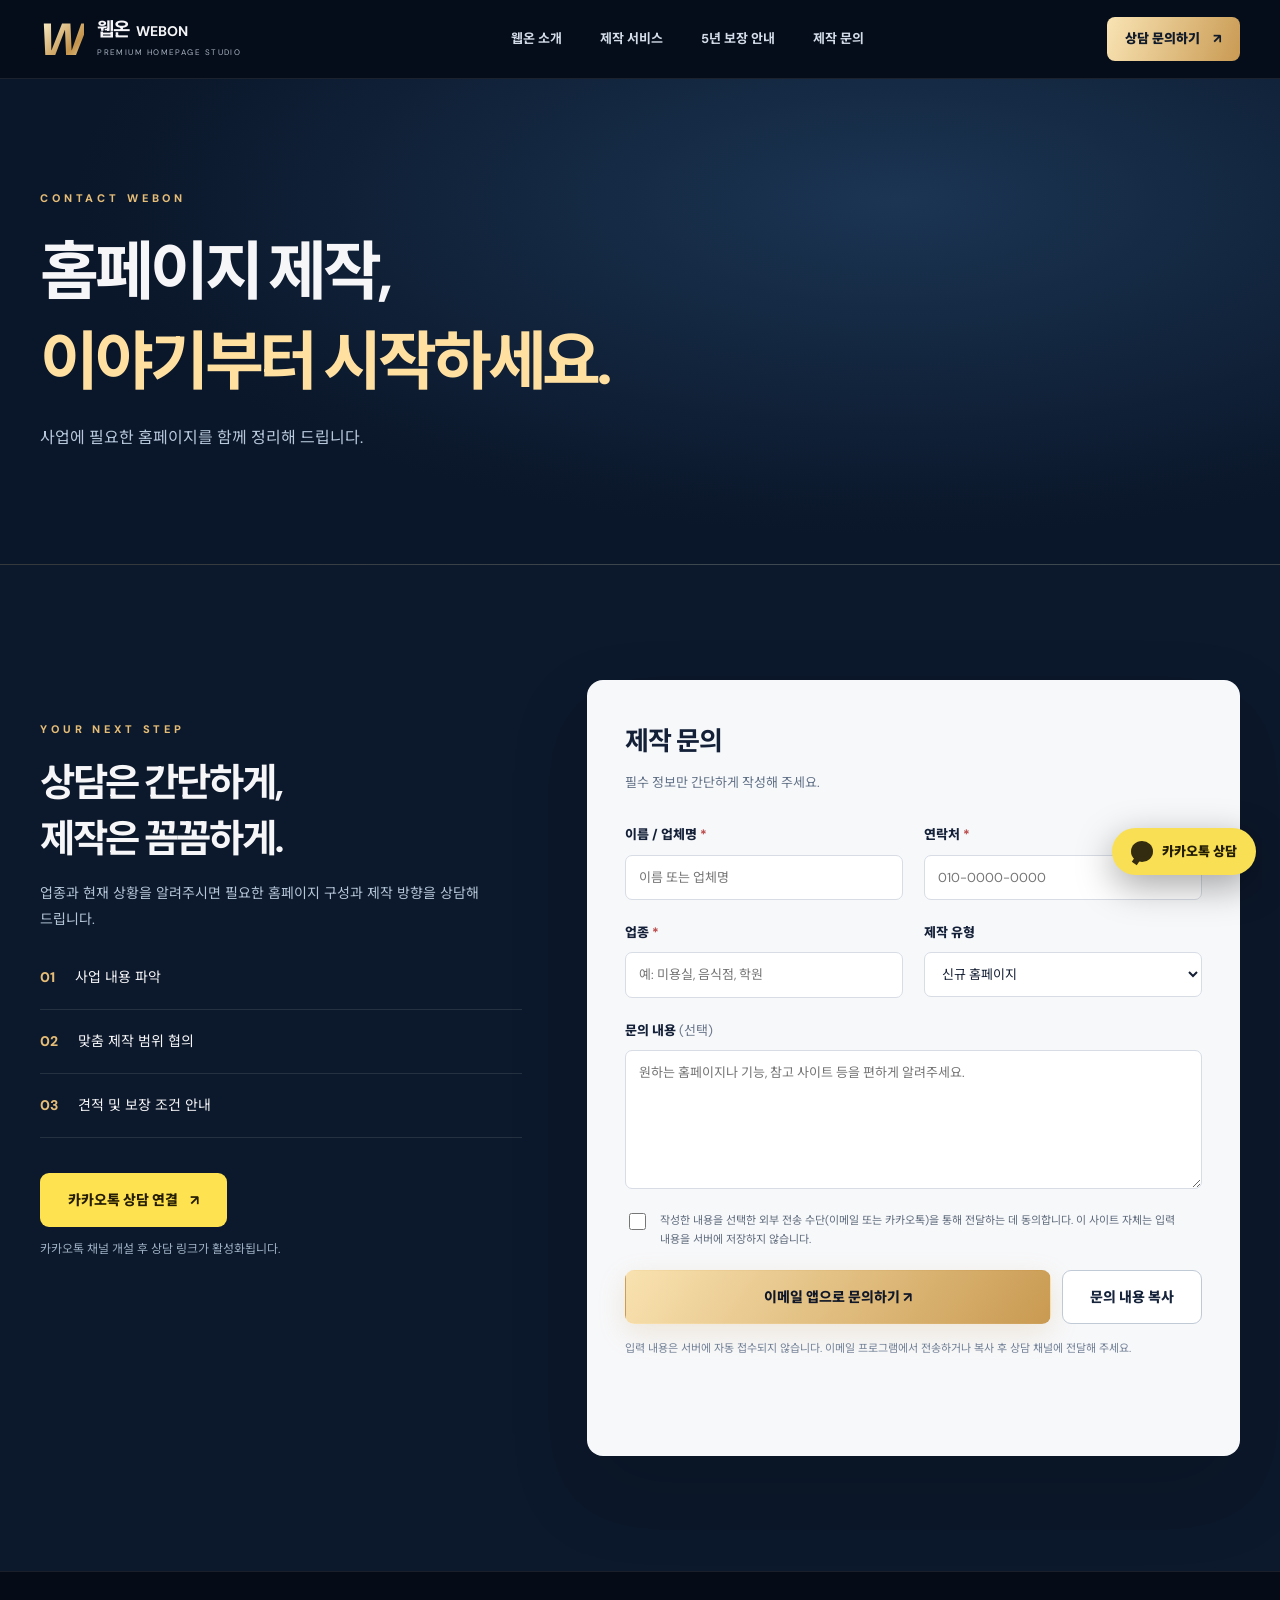
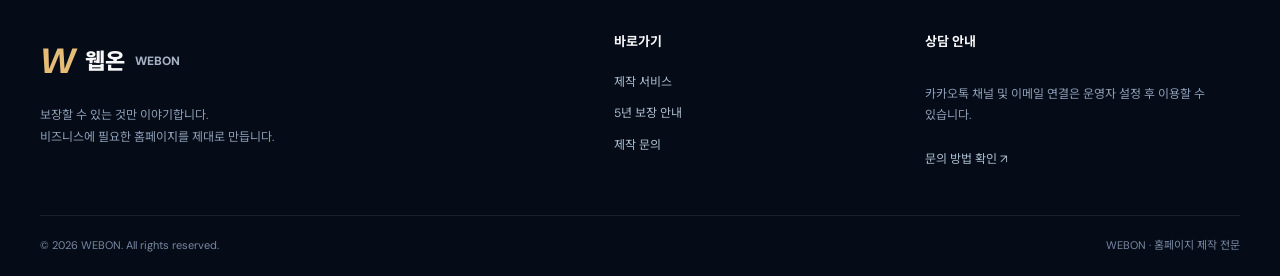
==== contact.html @ 8b588ed2 "Add files via upload" ====
<!doctype html><html lang="ko"><head><meta charset="utf-8"><meta name="viewport" content="width=device-width,initial-scale=1"><meta name="theme-color" content="#091326"><meta name="description" content="웹온 홈페이지 제작 상담. 업종과 필요한 기능을 알려주시면 맞춤형 제작 방향을 상담할 수 있습니다."><meta property="og:type" content="website"><meta property="og:title" content="홈페이지 제작 문의 | WEBON 웹온"><meta property="og:description" content="웹온 홈페이지 제작 상담. 업종과 필요한 기능을 알려주시면 맞춤형 제작 방향을 상담할 수 있습니다."><meta property="og:image" content="assets/img/og-webon.svg"><title>홈페이지 제작 문의 | WEBON 웹온</title><link rel="icon" type="image/svg+xml" href="assets/img/favicon.svg"><link rel="stylesheet" href="assets/css/style.css"></head><body><a class="skip" href="#main">본문 바로가기</a><header class="site-header"><div class="wrap head-inner"><a class="brand" href="./index.html" aria-label="웹온 홈"><span class="brand-mark">W</span><span class="brand-text"><strong>웹온 <small>WEBON</small></strong><em>PREMIUM HOMEPAGE STUDIO</em></span></a><button class="menu-toggle" type="button" aria-label="메뉴 열기" aria-expanded="false" aria-controls="primary-menu"><span></span><span></span><span></span></button><nav class="nav-links" id="primary-menu" aria-label="주 메뉴"><a href="./index.html">웹온 소개</a><a href="./services.html">제작 서비스</a><a href="./guarantee.html">5년 보장 안내</a><a href="./contact.html">제작 문의</a></nav><a class="header-cta" href="./contact.html">상담 문의하기 <span>↗</span></a></div></header><main id="main"><section class="subhero"><div class="wrap"><span class="eyebrow">CONTACT WEBON</span><h1>홈페이지 제작,<br><span class="gold-text">이야기부터 시작하세요.</span></h1><p>사업에 필요한 홈페이지를 함께 정리해 드립니다.</p></div></section><section class="section contact-section"><div class="wrap contact-layout"><div class="contact-aside"><span class="eyebrow">YOUR NEXT STEP</span><h2>상담은 간단하게,<br>제작은 꼼꼼하게.</h2><p>업종과 현재 상황을 알려주시면 필요한 홈페이지 구성과 제작 방향을 상담해 드립니다.</p><div class="contact-aside-row"><span>01</span> 사업 내용 파악</div><div class="contact-aside-row"><span>02</span> 맞춤 제작 범위 협의</div><div class="contact-aside-row"><span>03</span> 견적 및 보장 조건 안내</div><a class="btn kakao-cta" href="./contact.html" data-kakao-link>카카오톡 상담 연결 <span>↗</span></a><p class="config-notice" data-kakao-notice>카카오톡 채널 개설 후 상담 링크가 활성화됩니다.</p></div><form class="form-panel" id="contact-form" novalidate><h2>제작 문의</h2><p>필수 정보만 간단하게 작성해 주세요.</p><div class="form-grid"><div class="input-group"><label for="client">이름 / 업체명 <i>*</i></label><input id="client" name="client" required maxlength="80" autocomplete="organization" placeholder="이름 또는 업체명"></div><div class="input-group"><label for="phone">연락처 <i>*</i></label><input id="phone" name="phone" type="tel" required maxlength="30" autocomplete="tel" placeholder="010-0000-0000"></div><div class="input-group"><label for="category">업종 <i>*</i></label><input id="category" name="category" required maxlength="80" placeholder="예: 미용실, 음식점, 학원"></div><div class="input-group"><label for="work">제작 유형</label><select id="work" name="work"><option value="신규 홈페이지">신규 홈페이지</option><option value="기존 홈페이지 리뉴얼">기존 홈페이지 리뉴얼</option><option value="예약·문의 기능">예약·문의 기능</option><option value="기타">기타</option></select></div><div class="input-group full"><label for="message">문의 내용 <span>(선택)</span></label><textarea id="message" name="message" rows="5" maxlength="2500" placeholder="원하는 홈페이지나 기능, 참고 사이트 등을 편하게 알려주세요."></textarea></div></div><label class="consent"><input type="checkbox" id="consent" required><span>작성한 내용을 선택한 외부 전송 수단(이메일 또는 카카오톡)을 통해 전달하는 데 동의합니다. 이 사이트 자체는 입력 내용을 서버에 저장하지 않습니다.</span></label><div class="contact-buttons"><button class="btn primary" type="submit" id="send-button">이메일 앱으로 문의하기 ↗</button><button class="btn secondary" type="button" id="copy-button">문의 내용 복사</button></div><p class="form-help">입력 내용은 서버에 자동 접수되지 않습니다. 이메일 프로그램에서 전송하거나 복사 후 상담 채널에 전달해 주세요.</p><p id="form-status" class="form-status" role="status" aria-live="polite"></p></form></div></section></main><footer class="site-footer"><div class="wrap footer-grid"><div><a class="foot-brand" href="./index.html"><span>W</span> 웹온 <small>WEBON</small></a><p>보장할 수 있는 것만 이야기합니다.<br>비즈니스에 필요한 홈페이지를 제대로 만듭니다.</p></div><div><strong>바로가기</strong><a href="./services.html">제작 서비스</a><a href="./guarantee.html">5년 보장 안내</a><a href="./contact.html">제작 문의</a></div><div><strong>상담 안내</strong><p>카카오톡 채널 및 이메일 연결은 운영자 설정 후 이용할 수 있습니다.</p><a href="./contact.html">문의 방법 확인 ↗</a></div></div><div class="wrap footer-bottom"><span>© <span data-year></span> WEBON. All rights reserved.</span><span>WEBON · 홈페이지 제작 전문</span></div></footer><a class="kakao-float" data-kakao-link href="./contact.html" aria-label="카카오톡 상담 연결 안내"><span class="kakao-symbol" aria-hidden="true">●</span><span>카카오톡 상담</span></a><script src="assets/js/config.js"></script><script src="assets/js/main.js" defer></script></body></html>
---- assets/css/style.css ----
@import url('https://fonts.googleapis.com/css2?family=DM+Sans:wght@400;500;600;700;800&family=Noto+Sans+KR:wght@400;500;600;700;800;900&display=swap');
:root{--bg:#091326;--bg-deep:#060d1a;--panel:#13233d;--panel2:#0f1e33;--gold:#e6bd76;--gold2:#ffe0a0;--txt:#f6f6f8;--muted:#a6b4c8;--line:rgba(225,193,132,.2);--wrap:1200px}*{box-sizing:border-box}html{scroll-behavior:smooth}body{margin:0;background:var(--bg);color:var(--txt);font:400 15px/1.8 'DM Sans','Noto Sans KR',sans-serif;word-break:keep-all;-webkit-font-smoothing:antialiased}a{color:inherit;text-decoration:none}button,input,select,textarea{font:inherit}button{cursor:pointer}button:focus-visible,a:focus-visible,input:focus-visible,select:focus-visible,textarea:focus-visible{outline:3px solid #efd29c;outline-offset:3px}.wrap{width:min(var(--wrap),calc(100% - 64px));margin-inline:auto}.skip{position:absolute;left:10px;top:-100px;z-index:100;padding:10px;background:#fff;color:#000}.skip:focus{top:10px}.site-header{position:sticky;top:0;z-index:50;background:rgba(6,13,26,.93);backdrop-filter:blur(20px);border-bottom:1px solid rgba(255,255,255,.09)}.head-inner{height:78px;display:flex;align-items:center;gap:40px}.brand{display:flex;align-items:center;gap:13px;min-width:228px}.brand-mark{font-size:45px;font-weight:900;line-height:1;letter-spacing:-.13em;font-style:italic;background:linear-gradient(135deg,#fff6d4 2%,#c3934b 70%,#e9cd98);color:transparent;background-clip:text;padding-right:5px}.brand-text strong{font-size:19px;line-height:1.15;display:block;letter-spacing:-.06em}.brand-text small{font-size:14px;letter-spacing:0;margin-left:4px}.brand-text em{font-style:normal;display:block;font-size:8px;color:#aab5c3;letter-spacing:.18em;line-height:1.4;margin-top:6px}.nav-links{display:flex;align-items:center;justify-content:center;gap:38px;flex:1}.nav-links a{white-space:nowrap;font-size:13px;font-weight:700;color:#d4dce9;transition:color .2s}.nav-links a:hover,.nav-links a:focus-visible{color:var(--gold)}.header-cta{background:linear-gradient(110deg,#f9e4b4,#c99a53);color:#121b2a;border-radius:8px;padding:10px 18px;font-size:13px;font-weight:900;white-space:nowrap}.header-cta span{margin-left:10px}.menu-toggle{display:none}.eyebrow{font-size:11px;color:var(--gold);font-weight:800;letter-spacing:.35em}.centered{text-align:center}.hero{isolation:isolate;position:relative;overflow:hidden;background:radial-gradient(ellipse at 50% 45%,#183354 0,#0d2039 35%,#091529 70%,#070e1c 100%);border-bottom:1px solid rgba(255,255,255,.06)}.hero:before,.hero:after{content:"";position:absolute;width:60vw;height:32vw;top:30%;border:2px solid transparent;border-top-color:rgba(153,193,255,.27);border-radius:50%;filter:blur(2px);pointer-events:none;z-index:-1}.hero:before{left:-31vw;transform:rotate(19deg)}.hero:after{right:-32vw;transform:rotate(-19deg)}.hero-glow{position:absolute;left:12%;right:12%;bottom:2%;height:190px;background:radial-gradient(ellipse,rgba(57,110,182,.25),transparent 72%);filter:blur(25px);pointer-events:none}.hero-inner{position:relative;text-align:center;padding:64px 0 40px}.hero h1{font-size:clamp(42px,6.7vw,93px);letter-spacing:-.078em;line-height:1.2;font-weight:900;margin:23px 0 17px}.white-grad{background:linear-gradient(#fff,#c3cad8);background-clip:text;color:transparent}.gold-grad{background:linear-gradient(0deg,#c79148,#ffe2a8 45%,#f7e0ad 80%);background-clip:text;color:transparent}.hero-quote{font-size:clamp(17px,2.1vw,25px);color:#f4f0e8;font-weight:700;margin:0}.hero-desc{font-size:15px;color:#c4d0e0;margin:19px 0 0}.actions{display:flex;justify-content:center;gap:12px;flex-wrap:wrap;margin-top:27px}.btn{display:inline-flex;justify-content:center;align-items:center;gap:12px;min-height:54px;padding:0 27px;border:1px solid transparent;border-radius:9px;font-weight:800;font-size:14px;transition:transform .18s,background .18s,box-shadow .18s}.btn:hover{transform:translateY(-2px)}.primary{color:#101728;background:linear-gradient(125deg,#f9e2b0,#c99a51);box-shadow:0 9px 28px rgba(202,157,85,.2)}.secondary{color:#f4e6cb;border-color:rgba(234,210,161,.55);background:rgba(8,19,34,.6)}.secondary:hover{background:rgba(228,194,137,.1)}.hero-mininote{font-size:11px;color:#8494ac;margin:15px 0 0}.devices{position:relative;height:375px;width:min(770px,100%);margin:28px auto 0}.ambient{position:absolute;pointer-events:none;filter:blur(30px);border-radius:50%;width:250px;height:180px;top:100px}.ambient-left{left:0;background:rgba(47,96,159,.18)}.ambient-right{right:0;background:rgba(216,164,84,.1)}.laptop{position:absolute;left:10%;width:75%;top:8px}.laptop-screen{height:329px;background:#070b12;border:11px solid #1b2638;border-radius:17px 17px 5px 5px;box-shadow:0 24px 45px rgba(0,0,0,.5),inset 0 0 0 1px rgba(255,255,255,.3);overflow:hidden;text-align:left}.laptop-base{height:14px;margin-left:-8%;width:116%;background:linear-gradient(#66788a,#1c2d44 42%,#0b1522);border-radius:2px 2px 52% 52%;box-shadow:0 17px 26px #050b15}.mock-top{height:41px;background:#111c2a;display:flex;align-items:center;justify-content:space-between;padding:0 22px;font-size:10px;color:#f2f4f7}.mock-top span{color:#b5c2d6;font-size:8px}.mock-stage{height:calc(100% - 41px);display:grid;grid-template-columns:53% 47%;background:linear-gradient(100deg,#111f33,#24374a)}.mock-copy{padding:43px 14px 20px 32px;position:relative;z-index:1}.mock-copy small{display:block;color:#ddc69a;font-size:8px;letter-spacing:.12em}.mock-copy strong{display:block;font-size:27px;line-height:1.4;letter-spacing:-.06em;margin-top:15px}.mock-copy p{font-size:10px;color:#cad5dc}.mock-copy>span{display:inline-block;background:linear-gradient(110deg,#f6d79b,#c89b57);padding:9px 15px;border-radius:4px;color:#0d182b;font-size:11px;font-weight:800;margin-top:16px}.mock-art{position:relative;background:linear-gradient(130deg,rgba(241,192,123,.18),transparent 40%),linear-gradient(160deg,#4b555e,#1e2734 50%,#1a2331);overflow:hidden}.art-arch{position:absolute;width:76%;height:92%;left:12%;top:7%;border-radius:120px 120px 0 0;border:18px solid #8d7f6f;background:radial-gradient(ellipse at center,#897864,#423b38);box-shadow:inset 0 0 40px #282b35,0 0 20px #242e3d}.art-seat{position:absolute;width:77%;height:62px;left:12%;bottom:26px;background:linear-gradient(#e2cfb0,#a28e7a);border-radius:14px 14px 3px 3px;box-shadow:0 20px 3px #1e2530}.art-table{position:absolute;width:34%;height:15px;border-radius:50%;bottom:45px;left:46%;background:#e8cba4;box-shadow:0 23px 0 -5px #4d4139}.art-lamp{position:absolute;width:35px;height:49px;right:15%;top:25%;border-radius:50% 50% 6px 6px;background:#f4d49d;box-shadow:0 0 70px 18px rgba(245,208,146,.34)}.phone{position:absolute;right:4%;bottom:18px;width:170px;height:298px;border:6px solid #1d2736;border-radius:29px;background:#0a1019;box-shadow:0 17px 28px rgba(0,0,0,.7),inset 0 0 0 2px #748299;transform:rotate(1deg);overflow:hidden}.phone-notch{position:absolute;z-index:2;left:50%;transform:translateX(-50%);top:8px;border-radius:20px;width:62px;height:12px;background:#04070c}.phone-screen{height:100%;padding:29px 14px 13px;text-align:left;background:#172237}.phone-screen>small{font-size:9px;font-weight:800;color:#fff}.phone-hero{height:104px;display:flex;align-items:center;background:linear-gradient(110deg,rgba(15,25,43,.65),rgba(59,70,77,.2)),radial-gradient(circle at 80% 90%,#7f715c,#263247);margin:12px -8px;padding:14px 10px}.phone-hero strong{font-size:15px;line-height:1.45}.phone-action{display:flex;justify-content:space-between;font-size:9px;margin-top:7px;padding:8px 9px;border:1px solid #718098;border-radius:5px;color:#e9edf0}.phone-submit{margin-top:8px;font-size:9px;color:#101a2c;background:#e4bd7a;text-align:center;padding:8px;border-radius:4px;font-weight:800}.highlights{background:#0c182b;border-bottom:1px solid rgba(255,255,255,.07)}.highlight-grid{display:grid;grid-template-columns:repeat(4,1fr);padding:30px 0}.highlight-grid>div{padding:6px 24px;border-right:1px solid rgba(255,255,255,.12)}.highlight-grid>div:first-child{padding-left:0}.highlight-grid>div:last-child{border:0}.feature-number{display:block;font-size:11px;color:var(--gold);letter-spacing:.14em}.highlight-grid strong{display:block;font-size:16px;margin:4px 0}.highlight-grid p{font-size:12px;line-height:1.8;color:#94a7c1;margin:0}.section{padding:115px 0}.section-title{margin-bottom:48px}.section-title.center{text-align:center}.section-title h2{font-size:clamp(28px,4vw,46px);font-weight:850;letter-spacing:-.065em;line-height:1.45;margin:13px 0 13px}.section-title p{font-size:14px;color:#aebdd1}.gold-text{color:var(--gold2)}.services-preview{background:linear-gradient(#0c192b,#091326)}.service-cards{display:grid;grid-template-columns:repeat(4,1fr);gap:17px}.service-card{border:1px solid var(--line);border-radius:16px;background:linear-gradient(145deg,rgba(31,53,83,.8),rgba(12,26,45,.9));padding:34px 25px;min-height:264px}.service-icon{display:flex;align-items:center;justify-content:center;width:53px;height:53px;border-radius:13px;border:1px solid #a18d6c;background:#152945;color:var(--gold2);font-size:31px;line-height:1}.service-card h3{margin:20px 0 9px;font-size:18px}.service-card p{font-size:13px;color:#adbbd0;margin:0}.guarantee-banner{background:radial-gradient(ellipse at 78% 40%,#1a2c45,#0c172b 65%);border-top:1px solid rgba(255,255,255,.06);border-bottom:1px solid rgba(255,255,255,.06)}.guarantee-band-grid{display:grid;grid-template-columns:1fr 1fr;gap:90px;align-items:center}.guarantee-band-grid h2{font-size:clamp(32px,4.3vw,54px);letter-spacing:-.06em;line-height:1.4;margin:15px 0}.guarantee-band-grid p{font-size:15px;color:#bfccdb}.text-link{display:inline-flex;margin-top:17px;padding-bottom:6px;color:var(--gold);font-weight:800;border-bottom:1px solid var(--gold)}.guarantee-graphic{min-height:330px;border:1px solid rgba(222,186,122,.42);border-radius:22px;background:linear-gradient(150deg,rgba(43,66,96,.63),rgba(6,16,32,.9));display:flex;align-items:center;justify-content:center;flex-direction:column;padding:35px;box-shadow:0 24px 80px rgba(0,0,0,.14)}.years{font-size:91px;color:var(--gold2);line-height:1;font-weight:900}.years em{font-size:20px;font-style:normal;margin-left:10px;letter-spacing:.12em}.graphic-line{height:1px;background:var(--line);width:100%;margin:21px 0}.guarantee-graphic strong{font-size:44px;color:#fff}.guarantee-graphic p{margin:0;font-size:13px}.guarantee-graphic small{font-size:11px;color:#8fa3bb;margin-top:13px}.guarantee-disclaimer{color:#879bb5;font-size:12px;margin-top:26px}.process-preview{background:#081223}.steps{display:grid;grid-template-columns:repeat(4,1fr);gap:18px}.step{padding:30px 22px;border-top:1px solid rgba(226,191,128,.5);background:rgba(255,255,255,.018)}.step span{font-size:14px;color:var(--gold);font-weight:800}.step h3{font-size:19px;margin:22px 0 10px}.step p{color:#a4b4ca;font-size:13px;margin:0}.closing{padding:78px 0;background:linear-gradient(100deg,#172b48,#0c1c32)}.closing-inner{display:flex;justify-content:space-between;align-items:center;gap:35px}.closing h2{font-size:clamp(28px,3.5vw,44px);line-height:1.43;letter-spacing:-.06em;margin:13px 0}.closing p{color:#b4c3d4}.site-footer{background:#060c17;border-top:1px solid rgba(255,255,255,.08);padding:58px 0 0}.footer-grid{display:grid;grid-template-columns:2fr 1fr 1.2fr;gap:48px}.foot-brand{display:flex;gap:10px;align-items:center;font-size:22px;font-weight:800}.foot-brand span{color:var(--gold);font-size:35px;font-style:italic}.foot-brand small{font-size:12px;color:#a5b2c7}.footer-grid p{color:#8d9eb7;font-size:12px}.footer-grid>div:not(:first-child){display:flex;flex-direction:column;align-items:flex-start;gap:10px}.footer-grid strong{font-size:13px;margin-bottom:8px}.footer-grid a:not(.foot-brand){font-size:12px;color:#acbed0}.footer-grid a:hover{color:var(--gold)}.footer-bottom{display:flex;justify-content:space-between;gap:15px;border-top:1px solid rgba(255,255,255,.08);margin-top:45px;padding:20px 0;font-size:11px;color:#7788a3}.kakao-float{position:fixed;z-index:45;right:24px;bottom:25px;display:flex;gap:9px;align-items:center;background:#f9df53;color:#231d00;border-radius:40px;padding:12px 19px;font-size:13px;font-weight:900;box-shadow:0 11px 37px rgba(0,0,0,.35)}.kakao-float:hover{background:#ffe975}.kakao-symbol{display:flex;align-items:center;justify-content:center;width:22px;height:21px;border-radius:50%;background:#332c11;color:#332c11;position:relative}.kakao-symbol:after{content:"";position:absolute;width:6px;height:6px;background:#332c11;bottom:-2px;left:2px;transform:rotate(35deg)}.subhero{background:radial-gradient(ellipse at 70% 25%,#1b3553,#0a1629 65%);padding:105px 0 95px;border-bottom:1px solid var(--line)}.subhero h1{font-size:clamp(37px,5vw,65px);line-height:1.4;letter-spacing:-.065em;margin:17px 0}.subhero p{font-size:16px;color:#b9c9dd}.service-detail{border-bottom:1px solid rgba(255,255,255,.11);padding:45px 12px;display:grid;grid-template-columns:90px 1fr 110px;gap:30px;align-items:center}.service-index{color:var(--gold);font-size:16px;font-weight:800}.service-detail h2{font-size:28px;letter-spacing:-.05em;margin:0 0 14px}.service-detail p{max-width:670px;color:#acbcd1;font-size:14px;margin:0}.detail-icon{font-size:60px;font-weight:200;color:rgba(233,196,132,.63);text-align:center}.sub-cta{text-align:center;background:#12243d;padding:75px 20px}.sub-cta h2{font-size:32px;letter-spacing:-.05em;margin:0 0 10px}.sub-cta p{color:#b7c5d8}.sub-cta .btn{margin-top:18px}.notice-strong{text-align:center;padding:45px 30px;border:1px solid rgba(233,196,132,.45);border-radius:18px;background:linear-gradient(130deg,#1a2e4a,#10213a);margin-bottom:98px}.notice-strong span{color:var(--gold);font-size:12px;letter-spacing:.13em;font-weight:800}.notice-strong h2{font-size:clamp(25px,3.5vw,43px);margin:15px 0 12px;letter-spacing:-.05em}.notice-strong p{max-width:830px;margin:auto;font-size:14px;color:#c1cedd}.faq-grid{display:grid;grid-template-columns:repeat(2,1fr);gap:18px}.faq-grid article{padding:30px 35px;background:#12243d;border:1px solid var(--line);border-radius:13px}.faq-count{font-weight:800;color:var(--gold);font-size:12px}.faq-grid h3{font-size:21px;margin:11px 0}.faq-grid p{font-size:13px;color:#b6c3d6;margin:0}.separator{height:1px;background:rgba(255,255,255,.1);margin:100px 0}.faq-accordion{max-width:900px;margin:auto}.faq-accordion details{border-bottom:1px solid rgba(255,255,255,.15);padding:20px 6px}.faq-accordion summary{font-weight:700;cursor:pointer;padding:4px 35px 4px 0;position:relative;list-style:none}.faq-accordion summary::-webkit-details-marker{display:none}.faq-accordion summary:after{content:'+';position:absolute;right:8px;color:var(--gold);font-size:23px;top:0}.faq-accordion details[open] summary:after{content:'−'}.faq-accordion details p{font-size:13px;color:#b5c4d7;margin:10px 0 8px}.legal-note{font-size:12px;color:#8fa3b9;line-height:1.9;max-width:900px;margin:35px auto 0}.contact-section{background:#0c182b}.contact-layout{display:grid;grid-template-columns:.85fr 1.15fr;gap:65px;align-items:start}.contact-aside{padding:35px 0}.contact-aside h2{font-size:clamp(28px,3vw,40px);line-height:1.45;letter-spacing:-.06em;margin:14px 0}.contact-aside>p{color:#b5c6d8;font-size:14px}.contact-aside-row{display:flex;align-items:center;gap:20px;border-bottom:1px solid rgba(255,255,255,.1);padding:19px 0;font-size:14px}.contact-aside-row span{color:var(--gold);font-weight:800}.kakao-cta{margin-top:35px;background:#fee250;color:#251d01}.contact-aside .config-notice{font-size:12px;color:#9eb0c4}.notice-flash{color:#ffe279!important}.form-panel{padding:38px;background:#f7f8fa;color:#132038;border-radius:16px;box-shadow:0 35px 80px rgba(0,0,0,.15)}.form-panel>h2{font-size:26px;letter-spacing:-.04em;margin:0 0 6px}.form-panel>p{font-size:13px;color:#617086;margin:0 0 29px}.form-grid{display:grid;grid-template-columns:1fr 1fr;gap:21px}.input-group{display:flex;flex-direction:column;gap:8px}.input-group.full{grid-column:1/-1}.input-group label{font-size:13px;font-weight:800}.input-group label i{color:#b94747;font-style:normal}.input-group label span{font-weight:400;color:#6b788b}.input-group input,.input-group select,.input-group textarea{width:100%;border:1px solid #d7dce5;background:#fff;border-radius:7px;color:#162035;min-height:45px;padding:10px 13px;font-size:13px;outline-offset:1px}.input-group textarea{resize:vertical}.input-group input:focus,.input-group textarea:focus,.input-group select:focus{border-color:#b68d4b}.consent{display:flex;align-items:flex-start;gap:11px;font-size:11px;color:#606c7d;line-height:1.7;margin:22px 0}.consent input{width:17px;height:17px;flex:0 0 auto;accent-color:#152a49;margin-top:2px}.contact-buttons{display:flex;gap:11px;flex-wrap:wrap}.contact-buttons .primary{flex:1}.contact-buttons .secondary{color:#15233b;border-color:#c0cad6;background:#fff}.form-panel .form-help{font-size:11px;color:#728096;margin:15px 0 0}.form-status{color:#0b5f53!important;min-height:20px;font-weight:700;margin-top:10px!important}
@media(max-width:1100px){.head-inner{gap:15px}.nav-links{gap:20px}.brand{min-width:190px}.brand-text strong{font-size:16px}.brand-text em{font-size:7px}.header-cta{font-size:12px}.hero h1{font-size:clamp(42px,6.5vw,76px)}.contact-layout{gap:35px}}
@media(max-width:850px){.wrap{width:min(var(--wrap),calc(100% - 38px))}.head-inner{height:69px}.brand{min-width:0}.brand-mark{font-size:37px}.brand-text em{display:none}.menu-toggle{display:flex;margin-left:auto;flex-direction:column;justify-content:center;align-items:center;gap:5px;border:1px solid rgba(255,255,255,.15);background:#101f35;width:44px;height:43px;border-radius:7px}.menu-toggle span{height:2px;width:20px;background:#f7dbac}.nav-links{position:absolute;top:69px;left:0;right:0;display:none;flex-direction:column;align-items:stretch;gap:0;background:#091528;padding:10px 20px 18px;border-bottom:1px solid var(--line)}.nav-links.open{display:flex}.nav-links a{padding:13px 7px}.header-cta{display:none}.hero-inner{padding-top:60px}.hero h1{font-size:clamp(39px,7.5vw,64px)}.devices{height:330px}.laptop-screen{height:285px}.mock-stage{height:244px}.mock-copy{padding:30px 12px 10px 25px}.mock-copy strong{font-size:22px}.phone{height:259px;width:146px}.phone-hero{height:73px}.highlight-grid{grid-template-columns:1fr 1fr;row-gap:20px}.highlight-grid>div:nth-child(2){border:0}.highlight-grid>div:nth-child(3){padding-left:0}.service-cards{grid-template-columns:1fr 1fr}.guarantee-band-grid{gap:30px}.contact-layout{grid-template-columns:1fr}.contact-aside{padding:0}.footer-grid{grid-template-columns:1.4fr 1fr}.footer-grid>div:last-child{grid-column:1/-1}}
@media(max-width:580px){.wrap{width:calc(100% - 34px)}.hero-inner{padding-top:46px;padding-bottom:24px}.eyebrow{font-size:9px;letter-spacing:.2em}.hero h1{font-size:clamp(35px,10vw,50px);margin:17px 0}.hero-quote{font-size:16px}.hero-desc{font-size:12px}.actions{margin-top:23px;gap:9px}.btn{font-size:12px;padding:0 16px;min-height:48px}.hero-mininote{font-size:9px}.devices{height:235px;margin:28px auto 0}.laptop{left:0;width:87%}.laptop-screen{height:212px;border-width:7px;border-radius:10px}.mock-top{height:27px;padding:0 12px;font-size:7px}.mock-top span{display:none}.mock-stage{height:185px;grid-template-columns:60% 40%}.mock-copy{padding:26px 5px 10px 14px}.mock-copy small{font-size:6px}.mock-copy strong{font-size:15px;margin-top:11px}.mock-copy p{font-size:7px}.mock-copy>span{font-size:7px;padding:5px 7px;margin-top:7px}.laptop-base{height:8px}.phone{right:0;bottom:5px;width:98px;height:189px;border-width:4px;border-radius:17px}.phone-notch{width:38px;height:8px;top:4px}.phone-screen{padding:20px 7px 7px}.phone-screen>small{font-size:7px}.phone-hero{height:61px;margin:7px -4px;padding:8px 5px}.phone-hero strong{font-size:10px}.phone-action{padding:4px;font-size:6px;margin-top:5px}.phone-submit{font-size:6px;padding:5px}.highlights .highlight-grid{padding:24px 0}.highlight-grid>div{padding:8px 12px!important}.highlight-grid>div:nth-child(odd){padding-left:0!important}.highlight-grid strong{font-size:13px}.highlight-grid p{font-size:10px}.section{padding:77px 0}.section-title{margin-bottom:29px}.section-title h2{font-size:30px}.section-title p{font-size:12px}.service-cards{gap:11px}.service-card{min-height:215px;padding:20px 15px}.service-icon{width:42px;height:42px;font-size:25px}.service-card h3{font-size:15px;margin:16px 0 7px}.service-card p{font-size:11px}.guarantee-band-grid{grid-template-columns:1fr}.guarantee-band-grid h2{font-size:35px}.guarantee-band-grid p{font-size:13px}.guarantee-graphic{min-height:250px}.years{font-size:70px}.guarantee-disclaimer{font-size:10px}.steps{grid-template-columns:1fr 1fr;gap:12px}.step{padding:22px 15px}.step h3{font-size:16px;margin:13px 0 7px}.step p{font-size:11px}.closing{padding:65px 0}.closing-inner{display:block}.closing h2{font-size:31px}.closing p{font-size:12px}.closing .btn{margin-top:15px}.footer-grid{grid-template-columns:1fr 1fr;gap:26px}.footer-grid>div:first-child{grid-column:1/-1}.footer-bottom{flex-direction:column}.kakao-float{right:13px;bottom:13px;padding:10px 12px;font-size:11px}.subhero{padding:75px 0 66px}.subhero h1{font-size:37px}.subhero p{font-size:13px}.service-detail{grid-template-columns:35px 1fr;gap:15px;padding:30px 0}.service-detail h2{font-size:21px}.service-detail p{font-size:12px}.detail-icon{display:none}.sub-cta h2{font-size:25px}.sub-cta p{font-size:12px}.notice-strong{padding:32px 18px;margin-bottom:65px}.notice-strong h2{font-size:26px}.notice-strong p{font-size:12px}.faq-grid{grid-template-columns:1fr}.faq-grid article{padding:25px}.separator{margin:65px 0}.contact-section{padding:65px 0}.form-panel{padding:22px 16px}.form-grid{grid-template-columns:1fr}.form-panel>h2{font-size:24px}.contact-buttons{flex-direction:column}.contact-buttons .btn{width:100%}}
@media(prefers-reduced-motion:reduce){html{scroll-behavior:auto}*,*:before,*:after{transition-duration:.01ms!important;animation-duration:.01ms!important}}

/* Brand philosophy headline, centered in the service section */
.services-preview .webon-promise{max-width:1100px;margin:13px auto;font-size:clamp(25px,3.2vw,40px);line-height:1.65;letter-spacing:-.055em;text-wrap:balance}
@media(max-width:580px){.services-preview .webon-promise{font-size:clamp(23px,6vw,30px);line-height:1.6}.services-preview .webon-promise br{display:none}}


/* Pricing section */
.pricing-preview{background:linear-gradient(180deg,#0a1528,#0d1c31)}
.pricing-grid{display:grid;grid-template-columns:repeat(3,1fr);gap:18px}
.pricing-card{position:relative;border:1px solid var(--line);border-radius:18px;background:linear-gradient(145deg,rgba(25,42,67,.95),rgba(11,23,39,.95));padding:34px 28px;min-height:290px;box-shadow:0 24px 48px rgba(0,0,0,.18)}
.pricing-card.featured{border-color:rgba(230,189,118,.6);background:linear-gradient(145deg,rgba(30,49,78,.98),rgba(12,25,42,.98));box-shadow:0 28px 60px rgba(0,0,0,.22),0 0 0 1px rgba(230,189,118,.08) inset}
.plan-badge{display:inline-flex;align-items:center;justify-content:center;min-width:96px;height:32px;padding:0 12px;border-radius:999px;border:1px solid rgba(230,189,118,.35);background:rgba(230,189,118,.08);color:var(--gold2);font-size:11px;font-weight:800;letter-spacing:.16em}
.pricing-card h3{font-size:29px;letter-spacing:-.05em;margin:20px 0 10px}
.plan-price{display:block;font-size:36px;line-height:1.3;letter-spacing:-.05em;color:#fff2ce;margin-bottom:18px}
.pricing-card p{font-size:14px;line-height:1.9;color:#afbdd1;margin:0}
.pricing-page{padding-top:40px}
@media(max-width:850px){.pricing-grid{grid-template-columns:1fr}.pricing-card{min-height:auto}}
@media(max-width:580px){.plan-price{font-size:31px}.pricing-card h3{font-size:25px}.pricing-card{padding:24px 20px}}

/* WEBON two-service A plan */
.pricing-grid-two{grid-template-columns:repeat(2,minmax(0,1fr));max-width:890px;margin:0 auto}
.pricing-grid-two .pricing-card{min-height:315px;display:flex;flex-direction:column}
.pricing-grid-two .pricing-card h3{font-size:clamp(23px,2.5vw,29px)}
.pricing-grid-two .pricing-card p{margin-bottom:24px}
.pricing-link{margin-top:auto;color:var(--gold2);font-size:13px;font-weight:800;display:inline-flex;align-items:center;gap:10px;align-self:flex-start;border-bottom:1px solid rgba(230,189,118,.4);padding-bottom:5px}
.pricing-link:hover{color:#fff}
@media(max-width:680px){.pricing-grid-two{grid-template-columns:1fr}.pricing-grid-two .pricing-card{min-height:280px}}
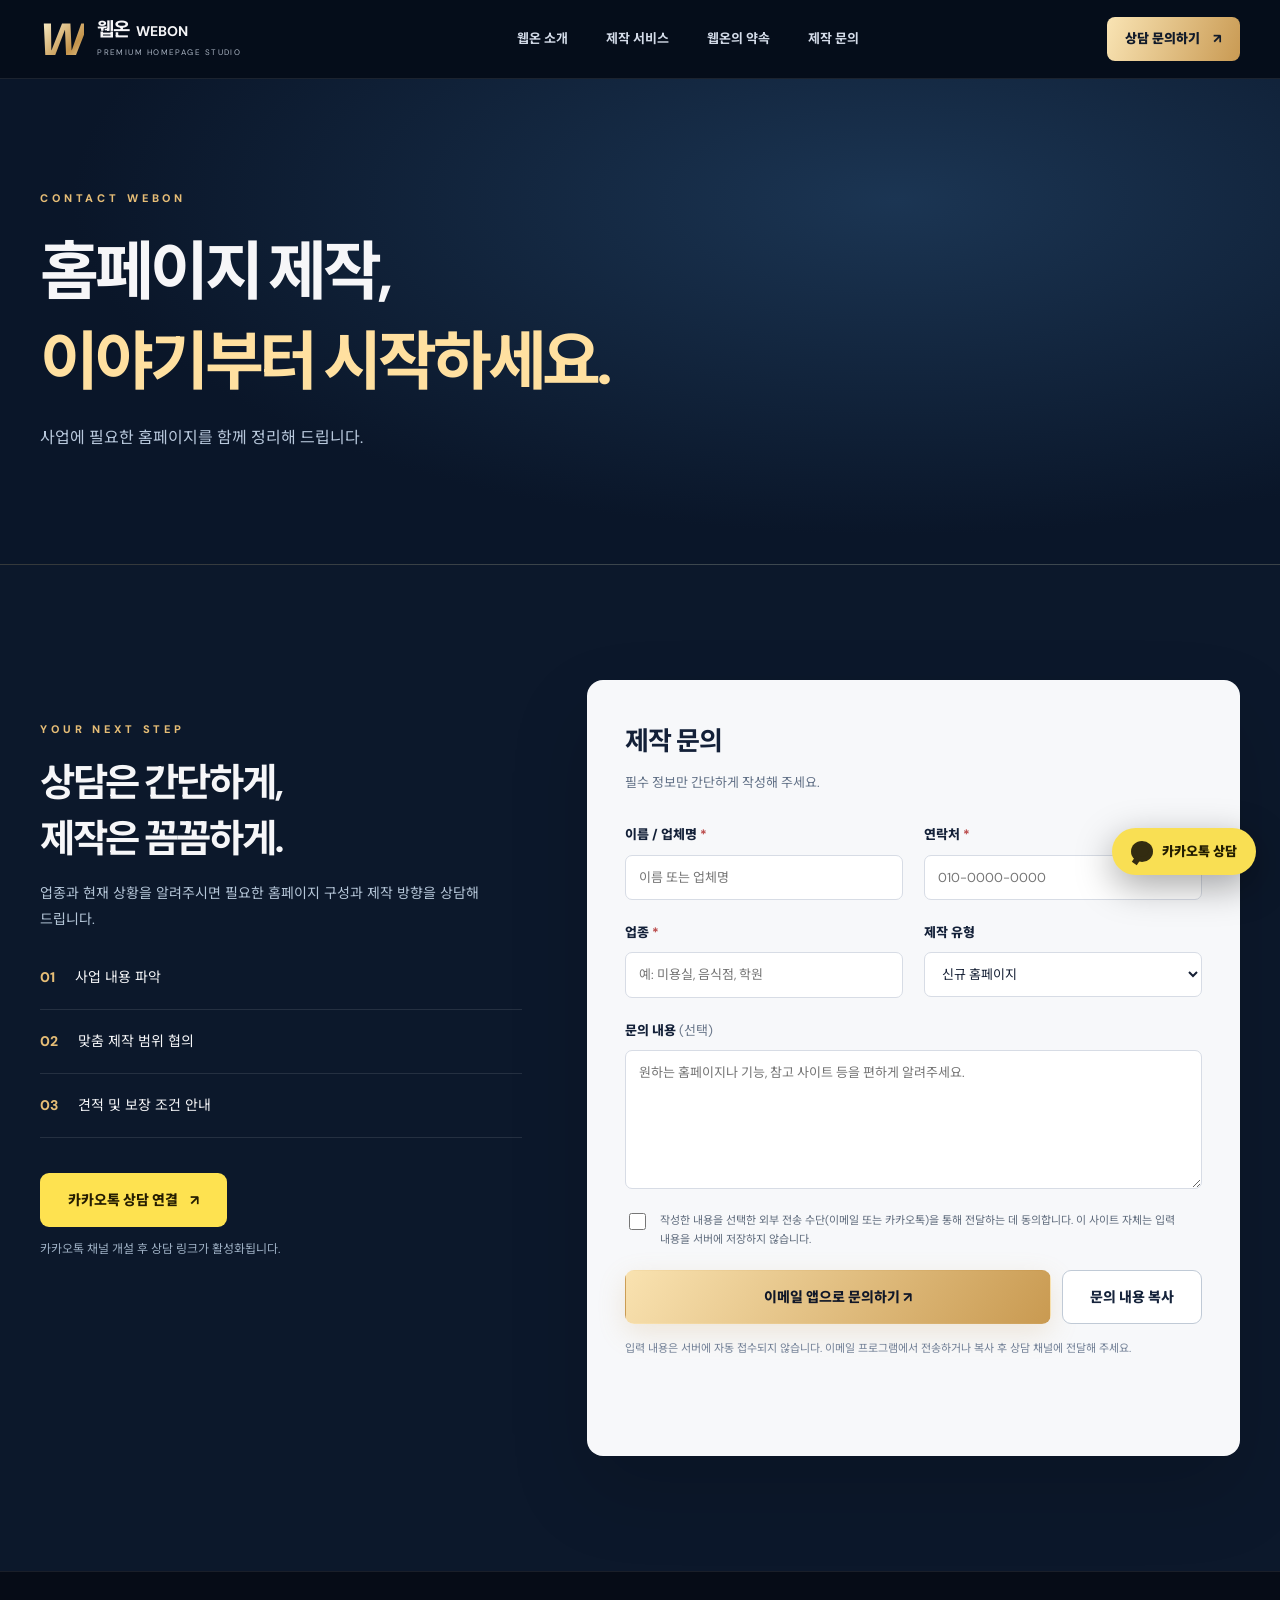
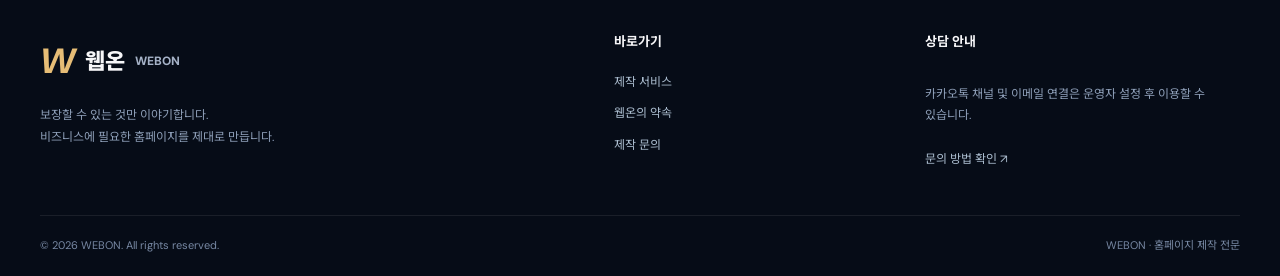
==== commit f6c00aa8: "Add files via upload" ====
--- a/contact.html
+++ b/contact.html
@@ -1 +1,2 @@
-<!doctype html><html lang="ko"><head><meta charset="utf-8"><meta name="viewport" content="width=device-width,initial-scale=1"><meta name="theme-color" content="#091326"><meta name="description" content="웹온 홈페이지 제작 상담. 업종과 필요한 기능을 알려주시면 맞춤형 제작 방향을 상담할 수 있습니다."><meta property="og:type" content="website"><meta property="og:title" content="홈페이지 제작 문의 | WEBON 웹온"><meta property="og:description" content="웹온 홈페이지 제작 상담. 업종과 필요한 기능을 알려주시면 맞춤형 제작 방향을 상담할 수 있습니다."><meta property="og:image" content="assets/img/og-webon.svg"><title>홈페이지 제작 문의 | WEBON 웹온</title><link rel="icon" type="image/svg+xml" href="assets/img/favicon.svg"><link rel="stylesheet" href="assets/css/style.css"></head><body><a class="skip" href="#main">본문 바로가기</a><header class="site-header"><div class="wrap head-inner"><a class="brand" href="./index.html" aria-label="웹온 홈"><span class="brand-mark">W</span><span class="brand-text"><strong>웹온 <small>WEBON</small></strong><em>PREMIUM HOMEPAGE STUDIO</em></span></a><button class="menu-toggle" type="button" aria-label="메뉴 열기" aria-expanded="false" aria-controls="primary-menu"><span></span><span></span><span></span></button><nav class="nav-links" id="primary-menu" aria-label="주 메뉴"><a href="./index.html">웹온 소개</a><a href="./services.html">제작 서비스</a><a href="./guarantee.html">5년 보장 안내</a><a href="./contact.html">제작 문의</a></nav><a class="header-cta" href="./contact.html">상담 문의하기 <span>↗</span></a></div></header><main id="main"><section class="subhero"><div class="wrap"><span class="eyebrow">CONTACT WEBON</span><h1>홈페이지 제작,<br><span class="gold-text">이야기부터 시작하세요.</span></h1><p>사업에 필요한 홈페이지를 함께 정리해 드립니다.</p></div></section><section class="section contact-section"><div class="wrap contact-layout"><div class="contact-aside"><span class="eyebrow">YOUR NEXT STEP</span><h2>상담은 간단하게,<br>제작은 꼼꼼하게.</h2><p>업종과 현재 상황을 알려주시면 필요한 홈페이지 구성과 제작 방향을 상담해 드립니다.</p><div class="contact-aside-row"><span>01</span> 사업 내용 파악</div><div class="contact-aside-row"><span>02</span> 맞춤 제작 범위 협의</div><div class="contact-aside-row"><span>03</span> 견적 및 보장 조건 안내</div><a class="btn kakao-cta" href="./contact.html" data-kakao-link>카카오톡 상담 연결 <span>↗</span></a><p class="config-notice" data-kakao-notice>카카오톡 채널 개설 후 상담 링크가 활성화됩니다.</p></div><form class="form-panel" id="contact-form" novalidate><h2>제작 문의</h2><p>필수 정보만 간단하게 작성해 주세요.</p><div class="form-grid"><div class="input-group"><label for="client">이름 / 업체명 <i>*</i></label><input id="client" name="client" required maxlength="80" autocomplete="organization" placeholder="이름 또는 업체명"></div><div class="input-group"><label for="phone">연락처 <i>*</i></label><input id="phone" name="phone" type="tel" required maxlength="30" autocomplete="tel" placeholder="010-0000-0000"></div><div class="input-group"><label for="category">업종 <i>*</i></label><input id="category" name="category" required maxlength="80" placeholder="예: 미용실, 음식점, 학원"></div><div class="input-group"><label for="work">제작 유형</label><select id="work" name="work"><option value="신규 홈페이지">신규 홈페이지</option><option value="기존 홈페이지 리뉴얼">기존 홈페이지 리뉴얼</option><option value="예약·문의 기능">예약·문의 기능</option><option value="기타">기타</option></select></div><div class="input-group full"><label for="message">문의 내용 <span>(선택)</span></label><textarea id="message" name="message" rows="5" maxlength="2500" placeholder="원하는 홈페이지나 기능, 참고 사이트 등을 편하게 알려주세요."></textarea></div></div><label class="consent"><input type="checkbox" id="consent" required><span>작성한 내용을 선택한 외부 전송 수단(이메일 또는 카카오톡)을 통해 전달하는 데 동의합니다. 이 사이트 자체는 입력 내용을 서버에 저장하지 않습니다.</span></label><div class="contact-buttons"><button class="btn primary" type="submit" id="send-button">이메일 앱으로 문의하기 ↗</button><button class="btn secondary" type="button" id="copy-button">문의 내용 복사</button></div><p class="form-help">입력 내용은 서버에 자동 접수되지 않습니다. 이메일 프로그램에서 전송하거나 복사 후 상담 채널에 전달해 주세요.</p><p id="form-status" class="form-status" role="status" aria-live="polite"></p></form></div></section></main><footer class="site-footer"><div class="wrap footer-grid"><div><a class="foot-brand" href="./index.html"><span>W</span> 웹온 <small>WEBON</small></a><p>보장할 수 있는 것만 이야기합니다.<br>비즈니스에 필요한 홈페이지를 제대로 만듭니다.</p></div><div><strong>바로가기</strong><a href="./services.html">제작 서비스</a><a href="./guarantee.html">5년 보장 안내</a><a href="./contact.html">제작 문의</a></div><div><strong>상담 안내</strong><p>카카오톡 채널 및 이메일 연결은 운영자 설정 후 이용할 수 있습니다.</p><a href="./contact.html">문의 방법 확인 ↗</a></div></div><div class="wrap footer-bottom"><span>© <span data-year></span> WEBON. All rights reserved.</span><span>WEBON · 홈페이지 제작 전문</span></div></footer><a class="kakao-float" data-kakao-link href="./contact.html" aria-label="카카오톡 상담 연결 안내"><span class="kakao-symbol" aria-hidden="true">●</span><span>카카오톡 상담</span></a><script src="assets/js/config.js"></script><script src="assets/js/main.js" defer></script></body></html>+<!DOCTYPE html>
+<html lang="ko"><head><meta charset="utf-8"/><meta content="width=device-width,initial-scale=1" name="viewport"/><meta content="#091326" name="theme-color"/><meta content="웹온 홈페이지 제작 상담. 업종과 필요한 기능을 알려주시면 맞춤형 제작 방향을 상담할 수 있습니다." name="description"/><meta content="website" property="og:type"/><meta content="홈페이지 제작 문의 | WEBON 웹온" property="og:title"/><meta content="웹온 홈페이지 제작 상담. 업종과 필요한 기능을 알려주시면 맞춤형 제작 방향을 상담할 수 있습니다." property="og:description"/><meta content="assets/img/og-webon.svg" property="og:image"/><title>홈페이지 제작 문의 | WEBON 웹온</title><link href="assets/img/favicon.svg" rel="icon" type="image/svg+xml"/><link href="assets/css/style.css" rel="stylesheet"/></head><body><a class="skip" href="#main">본문 바로가기</a><header class="site-header"><div class="wrap head-inner"><a aria-label="웹온 홈" class="brand" href="./index.html"><span class="brand-mark">W</span><span class="brand-text"><strong>웹온 <small>WEBON</small></strong><em>PREMIUM HOMEPAGE STUDIO</em></span></a><button aria-controls="primary-menu" aria-expanded="false" aria-label="메뉴 열기" class="menu-toggle" type="button"><span></span><span></span><span></span></button><nav aria-label="주 메뉴" class="nav-links" id="primary-menu"><a href="./index.html">웹온 소개</a><a href="./services.html">제작 서비스</a><a href="./guarantee.html">웹온의 약속</a><a href="./contact.html">제작 문의</a></nav><a class="header-cta" href="./contact.html">상담 문의하기 <span>↗</span></a></div></header><main id="main"><section class="subhero"><div class="wrap"><span class="eyebrow">CONTACT WEBON</span><h1>홈페이지 제작,<br/><span class="gold-text">이야기부터 시작하세요.</span></h1><p>사업에 필요한 홈페이지를 함께 정리해 드립니다.</p></div></section><section class="section contact-section"><div class="wrap contact-layout"><div class="contact-aside"><span class="eyebrow">YOUR NEXT STEP</span><h2>상담은 간단하게,<br/>제작은 꼼꼼하게.</h2><p>업종과 현재 상황을 알려주시면 필요한 홈페이지 구성과 제작 방향을 상담해 드립니다.</p><div class="contact-aside-row"><span>01</span> 사업 내용 파악</div><div class="contact-aside-row"><span>02</span> 맞춤 제작 범위 협의</div><div class="contact-aside-row"><span>03</span> 견적 및 보장 조건 안내</div><a class="btn kakao-cta" data-kakao-link="" href="./contact.html">카카오톡 상담 연결 <span>↗</span></a><p class="config-notice" data-kakao-notice="">카카오톡 채널 개설 후 상담 링크가 활성화됩니다.</p></div><form class="form-panel" id="contact-form" novalidate=""><h2>제작 문의</h2><p>필수 정보만 간단하게 작성해 주세요.</p><div class="form-grid"><div class="input-group"><label for="client">이름 / 업체명 <i>*</i></label><input autocomplete="organization" id="client" maxlength="80" name="client" placeholder="이름 또는 업체명" required=""/></div><div class="input-group"><label for="phone">연락처 <i>*</i></label><input autocomplete="tel" id="phone" maxlength="30" name="phone" placeholder="010-0000-0000" required="" type="tel"/></div><div class="input-group"><label for="category">업종 <i>*</i></label><input id="category" maxlength="80" name="category" placeholder="예: 미용실, 음식점, 학원" required=""/></div><div class="input-group"><label for="work">제작 유형</label><select id="work" name="work"><option value="신규 홈페이지">신규 홈페이지</option><option value="기존 홈페이지 리뉴얼">기존 홈페이지 리뉴얼</option><option value="예약·문의 기능">예약·문의 기능</option><option value="기타">기타</option></select></div><div class="input-group full"><label for="message">문의 내용 <span>(선택)</span></label><textarea id="message" maxlength="2500" name="message" placeholder="원하는 홈페이지나 기능, 참고 사이트 등을 편하게 알려주세요." rows="5"></textarea></div></div><label class="consent"><input id="consent" required="" type="checkbox"/><span>작성한 내용을 선택한 외부 전송 수단(이메일 또는 카카오톡)을 통해 전달하는 데 동의합니다. 이 사이트 자체는 입력 내용을 서버에 저장하지 않습니다.</span></label><div class="contact-buttons"><button class="btn primary" id="send-button" type="submit">이메일 앱으로 문의하기 ↗</button><button class="btn secondary" id="copy-button" type="button">문의 내용 복사</button></div><p class="form-help">입력 내용은 서버에 자동 접수되지 않습니다. 이메일 프로그램에서 전송하거나 복사 후 상담 채널에 전달해 주세요.</p><p aria-live="polite" class="form-status" id="form-status" role="status"></p></form></div></section></main><footer class="site-footer"><div class="wrap footer-grid"><div><a class="foot-brand" href="./index.html"><span>W</span> 웹온 <small>WEBON</small></a><p>보장할 수 있는 것만 이야기합니다.<br/>비즈니스에 필요한 홈페이지를 제대로 만듭니다.</p></div><div><strong>바로가기</strong><a href="./services.html">제작 서비스</a><a href="./guarantee.html">웹온의 약속</a><a href="./contact.html">제작 문의</a></div><div><strong>상담 안내</strong><p>카카오톡 채널 및 이메일 연결은 운영자 설정 후 이용할 수 있습니다.</p><a href="./contact.html">문의 방법 확인 ↗</a></div></div><div class="wrap footer-bottom"><span>© <span data-year=""></span> WEBON. All rights reserved.</span><span>WEBON · 홈페이지 제작 전문</span></div></footer><a aria-label="카카오톡 상담 연결 안내" class="kakao-float" data-kakao-link="" href="./contact.html"><span aria-hidden="true" class="kakao-symbol">●</span><span>카카오톡 상담</span></a><script src="assets/js/config.js"></script><script defer="" src="assets/js/main.js"></script></body></html>
--- a/assets/css/style.css
+++ b/assets/css/style.css
@@ -31,3 +31,34 @@
 .pricing-link{margin-top:auto;color:var(--gold2);font-size:13px;font-weight:800;display:inline-flex;align-items:center;gap:10px;align-self:flex-start;border-bottom:1px solid rgba(230,189,118,.4);padding-bottom:5px}
 .pricing-link:hover{color:#fff}
 @media(max-width:680px){.pricing-grid-two{grid-template-columns:1fr}.pricing-grid-two .pricing-card{min-height:280px}}
+
+/* WEBON promise section */
+.webon-promise-section{padding:86px 0 82px;text-align:center;background:linear-gradient(180deg,#0b182c,#0b192e);border-bottom:1px solid rgba(255,255,255,.07)}
+.promise-inner{display:flex;flex-direction:column;align-items:center;gap:19px}
+.promise-inner h2{margin:0;max-width:1050px;font-size:clamp(28px,4vw,52px);line-height:1.5;letter-spacing:-.065em;font-weight:850;text-wrap:balance}
+.promise-rule{display:block;height:2px;width:56px;background:var(--gold)}
+@media(max-width:580px){.webon-promise-section{padding:63px 0}.promise-inner{gap:16px}.promise-inner h2{font-size:clamp(26px,6.9vw,35px);line-height:1.58}}
+
+/* Documented promise inside the five-year guarantee section */
+.documented-promise{margin:57px auto 15px;padding:33px 36px 34px;max-width:960px;text-align:center;border-top:1px solid rgba(230,189,118,.27);border-bottom:1px solid rgba(230,189,118,.27);background:linear-gradient(90deg,transparent,rgba(230,189,118,.035),transparent)}
+.documented-promise-label{display:flex;justify-content:center;align-items:center;gap:10px;font-size:11px;font-weight:800;letter-spacing:.24em;color:var(--gold)}
+.documented-promise-icon{display:inline-grid;place-items:center;width:26px;height:26px;border:1px solid rgba(230,189,118,.55);border-radius:8px;color:var(--gold);font-size:14px;letter-spacing:0}
+.documented-promise h3{font-size:clamp(18px,2.3vw,25px);font-weight:800;line-height:1.65;letter-spacing:-.04em;margin:16px auto 12px;max-width:770px}
+.documented-promise p{margin:0 auto;max-width:760px;color:#bdcada;font-size:14px;line-height:1.9}
+.documented-promise-page{margin-top:0;margin-bottom:70px;max-width:100%}
+@media(max-width:580px){.documented-promise{margin-top:35px;margin-bottom:12px;padding:27px 15px}.documented-promise h3{font-size:18px}.documented-promise p{font-size:12px}.documented-promise-label{font-size:10px;letter-spacing:.15em}.documented-promise-page{margin-top:0;margin-bottom:50px}}
+
+/* OUR COMMITMENT — lighthouse promise */
+.lighthouse-promise{background:radial-gradient(ellipse at 50% 0%,#172c49 0%,#0b192d 60%,#091426 100%);border-top:1px solid rgba(230,189,118,.17);border-bottom:1px solid rgba(255,255,255,.06)}
+.lighthouse-inner{text-align:center;display:flex;flex-direction:column;align-items:center;gap:20px}
+.lighthouse-inner h2{font-size:clamp(29px,4vw,49px);line-height:1.5;letter-spacing:-.06em;margin:0;font-weight:850}
+.lighthouse-rule{width:52px;height:2px;background:var(--gold);margin:3px 0 6px}
+.lighthouse-copy{max-width:860px;display:grid;gap:16px}
+.lighthouse-copy p{margin:0;color:#c6d2e0;font-size:clamp(13px,1.2vw,16px);line-height:2.2;word-break:keep-all}
+@media(max-width:580px){.lighthouse-inner{gap:17px}.lighthouse-inner h2{font-size:clamp(27px,7vw,35px)}.lighthouse-copy{gap:17px}.lighthouse-copy p{font-size:13px;line-height:2}}
+
+/* Consolidated promise page */
+.promise-doc-section{padding-top:0;padding-bottom:78px;background:#091326}
+.promise-doc-section .documented-promise{margin-top:0}
+.lighthouse-promise-detail{padding-bottom:70px}
+@media(max-width:580px){.promise-doc-section{padding-bottom:55px}.lighthouse-promise-detail{padding-bottom:55px}}
